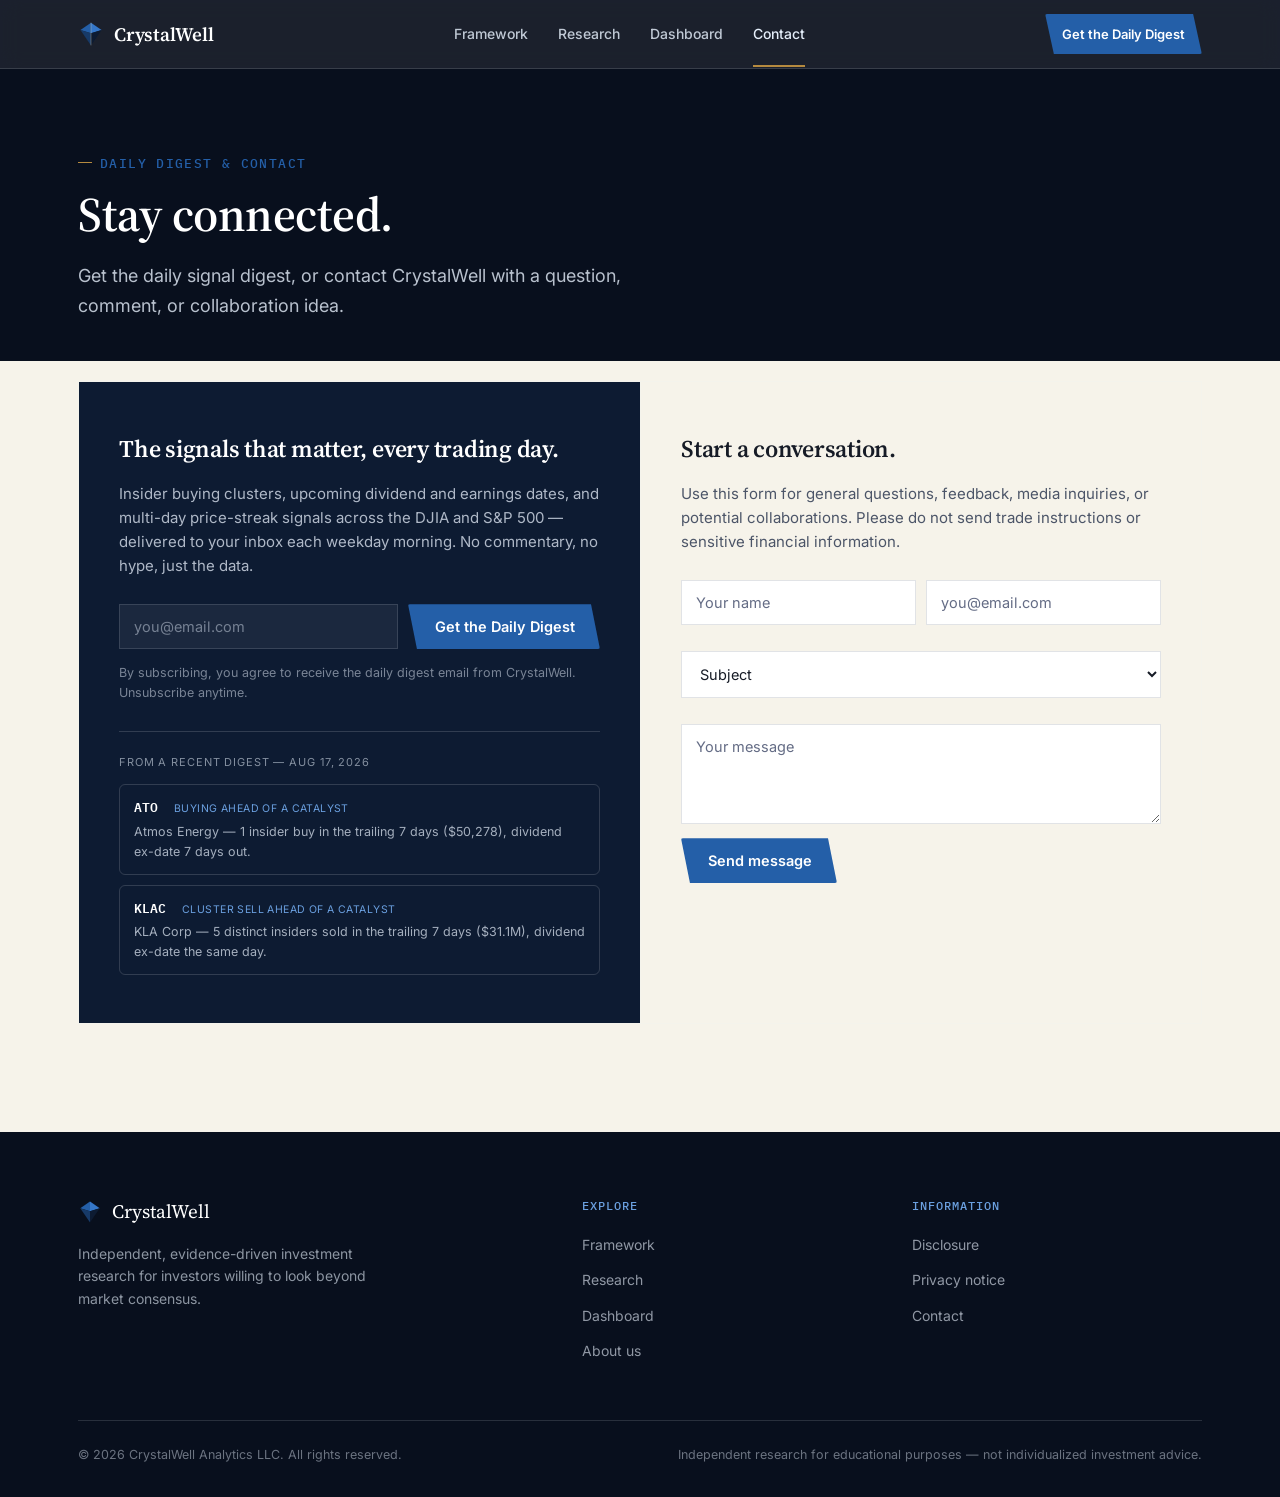
==== contact.html @ 985a1ba6 "Add real sample-digest preview (Aug 17, 2026 — richer content than Aug 18's quiet day) to the Daily " ====
<!DOCTYPE html>
<html lang="en">
<head>
<meta charset="UTF-8">
<meta name="viewport" content="width=device-width, initial-scale=1.0">
<title>Contact &amp; Daily Digest | CrystalWell Analytics</title>
<meta name="description" content="Get the CrystalWell Analytics daily digest — insider buying, key dates, and price-movement signals in one email — or get in touch with a question, comment, or collaboration idea.">
<link rel="stylesheet" href="css/styles.css">
</head>
<body>

<a class="skip-link" href="#main">Skip to content</a>

<nav class="site-nav">
  <div class="container">
    <a href="index.html" class="brand">
      <span class="facet-mark">
        <svg width="26" height="26" viewBox="0 0 32 32" fill="none" xmlns="http://www.w3.org/2000/svg">
          <polygon points="16,2 29,11 16,15" fill="#3577c9"/>
          <polygon points="16,2 3,11 16,15" fill="#245fa8"/>
          <polygon points="3,11 16,15 16,30" fill="#173a68"/>
          <polygon points="29,11 16,15 16,30" fill="#0d1b32"/>
          <line x1="16" y1="2" x2="16" y2="30" stroke="#e4d3ab" stroke-width="0.6" opacity="0.7"/>
        </svg>
      </span>
      CrystalWell
    </a>
    <button class="nav-toggle" aria-label="Toggle navigation" aria-expanded="false">
      <svg viewBox="0 0 24 24" fill="none" stroke="currentColor" stroke-width="2"><line x1="3" y1="6" x2="21" y2="6"/><line x1="3" y1="12" x2="21" y2="12"/><line x1="3" y1="18" x2="21" y2="18"/></svg>
    </button>
    <div class="nav-links">
      <a href="framework.html">Framework</a>
      <a href="research.html">Research</a>
      <a href="dashboard.html">Dashboard</a>
      <a href="contact.html" class="active">Contact</a>
    </div>
    <div class="nav-cta">
      <a href="#digest" class="btn btn-primary btn-sm">Get the Daily Digest</a>
    </div>
  </div>
</nav>

<main id="main">

  <header class="hero" style="padding:76px 0 40px;">
    <div class="container">
      <span class="eyebrow">Daily Digest &amp; Contact</span>
      <h1 style="font-size:clamp(32px,4.4vw,48px); margin-top:16px;">Stay connected.</h1>
      <p class="lede">Get the daily signal digest, or contact CrystalWell with a question, comment, or collaboration idea.</p>
    </div>
  </header>

  <!-- DAILY DIGEST & CONTACT -->
  <section class="section" id="digest" style="padding-top:20px;">
    <div class="container">
      <div class="split-panel reveal">
        <div class="panel panel-blue">
          <h3>The signals that matter, every trading day.</h3>
          <p class="desc">Insider buying clusters, upcoming dividend and earnings dates, and multi-day price-streak signals across the DJIA and S&amp;P 500 — delivered to your inbox each weekday morning. No commentary, no hype, just the data.</p>
          <form id="digest-form" action="https://formspree.io/f/xjgndovp" method="POST">
            <input type="hidden" name="form-type" value="Daily Digest signup">
            <div class="field-row">
              <input class="text-input" type="email" name="Email address" placeholder="you@email.com" required aria-label="Email address">
              <button class="btn btn-primary" type="submit">Get the Daily Digest</button>
            </div>
            <p class="fine-print">By subscribing, you agree to receive the daily digest email from CrystalWell. Unsubscribe anytime.</p>
            <p class="form-note" aria-live="polite"></p>
          </form>
          <div style="margin-top:28px; padding-top:22px; border-top:1px solid rgba(255,255,255,0.15);">
            <span style="display:block; text-transform:uppercase; letter-spacing:0.08em; font-size:11px; color:rgba(229,238,250,0.55); margin-bottom:12px;">From a recent digest — Aug 17, 2026</span>
            <div style="display:flex; flex-direction:column; gap:10px;">
              <div style="border:1px solid rgba(255,255,255,0.15); border-radius:6px; padding:12px 14px;">
                <div style="font-family:var(--font-mono); font-size:13px; font-weight:600; color:#fff;">ATO <span style="font-family:var(--font-body); font-weight:400; text-transform:uppercase; font-size:10.5px; letter-spacing:0.04em; color:var(--blue-400); margin-left:8px;">Buying Ahead of a Catalyst</span></div>
                <div style="font-size:12.5px; color:rgba(229,238,250,0.7); margin-top:4px;">Atmos Energy — 1 insider buy in the trailing 7 days ($50,278), dividend ex-date 7 days out.</div>
              </div>
              <div style="border:1px solid rgba(255,255,255,0.15); border-radius:6px; padding:12px 14px;">
                <div style="font-family:var(--font-mono); font-size:13px; font-weight:600; color:#fff;">KLAC <span style="font-family:var(--font-body); font-weight:400; text-transform:uppercase; font-size:10.5px; letter-spacing:0.04em; color:var(--blue-400); margin-left:8px;">Cluster Sell Ahead of a Catalyst</span></div>
                <div style="font-size:12.5px; color:rgba(229,238,250,0.7); margin-top:4px;">KLA Corp — 5 distinct insiders sold in the trailing 7 days ($31.1M), dividend ex-date the same day.</div>
              </div>
            </div>
          </div>
        </div>
        <div class="panel panel-paper" id="message">
          <h3>Start a conversation.</h3>
          <p class="desc">Use this form for general questions, feedback, media inquiries, or potential collaborations. Please do not send trade instructions or sensitive financial information.</p>
          <form id="contact-form" action="https://formspree.io/f/xjgndovp" method="POST">
            <input type="hidden" name="form-type" value="Contact form">
            <div class="field-row">
              <input class="text-input" type="text" name="Your name" placeholder="Your name" required aria-label="Your name">
              <input class="text-input" type="email" name="Email address" placeholder="you@email.com" required aria-label="Email address">
            </div>
            <div class="field-row">
              <select class="text-input" name="Subject" required aria-label="Subject">
                <option value="" disabled selected>Subject</option>
                <option value="General Info">General Info</option>
                <option value="Feedback">Feedback</option>
                <option value="Data / API Interest">Data / API Interest</option>
                <option value="Partnership">Partnership</option>
                <option value="Media / Press">Media / Press</option>
                <option value="Other">Other</option>
              </select>
            </div>
            <div class="field-row">
              <textarea class="text-input" name="Message" placeholder="Your message" required aria-label="Message"></textarea>
            </div>
            <div class="field-row" style="margin-top:14px;">
              <button class="btn btn-primary" type="submit">Send message</button>
            </div>
            <p class="form-note" aria-live="polite"></p>
          </form>
        </div>
      </div>
    </div>
  </section>

</main>

<footer class="site-footer">
  <div class="container">
    <div class="footer-grid">
      <div>
        <div class="footer-brand">
          <span class="facet-mark">
            <svg width="24" height="24" viewBox="0 0 32 32" fill="none" xmlns="http://www.w3.org/2000/svg">
              <polygon points="16,2 29,11 16,15" fill="#3577c9"/>
              <polygon points="16,2 3,11 16,15" fill="#245fa8"/>
              <polygon points="3,11 16,15 16,30" fill="#173a68"/>
              <polygon points="29,11 16,15 16,30" fill="#0d1b32"/>
            </svg>
          </span>
          CrystalWell
        </div>
        <p class="footer-desc">Independent, evidence-driven investment research for investors willing to look beyond market consensus.</p>
      </div>
      <div class="footer-col">
        <h4>Explore</h4>
        <ul>
          <li><a href="framework.html">Framework</a></li>
          <li><a href="research.html">Research</a></li>
          <li><a href="dashboard.html">Dashboard</a></li>
          <li><a href="index.html#about">About us</a></li>
        </ul>
      </div>
      <div class="footer-col">
        <h4>Information</h4>
        <ul>
          <li><a href="legal.html#disclosure">Disclosure</a></li>
          <li><a href="legal.html#privacy">Privacy notice</a></li>
          <li><a href="contact.html">Contact</a></li>
        </ul>
      </div>
    </div>
    <div class="footer-bottom">
      <span>© 2026 CrystalWell Analytics LLC. All rights reserved.</span>
      <span>Independent research for educational purposes — not individualized investment advice.</span>
    </div>
  </div>
</footer>

<script src="js/main.js"></script>
</body>
</html>
---- css/styles.css ----
/* ==========================================================================
   CrystalWell Analytics — Design Tokens
   Palette: deep ink-blue field, cut-glass facet blues, warm paper, brass trim.
   Type: Source Serif 4 (display/editorial), Inter (body/UI), IBM Plex Mono (data).
   Signature: faceted "crystal" geometry — angular, cut-gem shapes replace soft
   gradients throughout (hero mark, section dividers, card corners).
   ========================================================================== */

@import url('https://fonts.googleapis.com/css2?family=Source+Serif+4:ital,opsz,wght@0,8..60,400;0,8..60,500;0,8..60,600;0,8..60,700;1,8..60,500&family=Inter:wght@400;500;600;700&family=IBM+Plex+Mono:wght@400;500;600&display=swap');

:root {
  /* core palette */
  --navy-950: #080f1d;
  --navy-900: #0d1b32;
  --navy-800: #132a4a;
  --blue-700: #1c4a86;
  --blue-600: #245fa8;
  --blue-500: #3577c9;
  --blue-400: #6ba0e0;
  --blue-100: #e5eefa;
  --paper: #f6f3ea;
  --paper-dim: #ede8db;
  --ink: #161b26;
  --ink-soft: #4c5568;
  --ink-faint: #646c85;
  --brass: #b58a3f;
  --brass-soft: #e4d3ab;
  --up: #2e7d5b;
  --down: #b3423b;
  --line: rgba(13, 27, 50, 0.12);
  --line-dark: rgba(230, 236, 248, 0.14);

  /* type */
  --font-display: "Source Serif 4", Georgia, serif;
  --font-body: "Inter", -apple-system, BlinkMacSystemFont, sans-serif;
  --font-mono: "IBM Plex Mono", ui-monospace, SFMono-Regular, monospace;

  /* layout */
  --max: 1180px;
  --radius: 2px;
  --shadow-1: 0 1px 2px rgba(8, 15, 29, 0.06), 0 8px 24px rgba(8, 15, 29, 0.06);
  --shadow-2: 0 4px 12px rgba(8, 15, 29, 0.10), 0 16px 40px rgba(8, 15, 29, 0.12);
}

/* ---------- reset ---------- */
* { box-sizing: border-box; }
html { scroll-behavior: smooth; }
@media (prefers-reduced-motion: reduce) {
  html { scroll-behavior: auto; }
  * { animation-duration: 0.001ms !important; animation-iteration-count: 1 !important; transition-duration: 0.001ms !important; }
}
body {
  margin: 0;
  background: var(--paper);
  color: var(--ink);
  font-family: var(--font-body);
  font-size: 16px;
  line-height: 1.6;
  -webkit-font-smoothing: antialiased;
}
img { max-width: 100%; display: block; }
a { color: inherit; text-decoration: none; }
ul { margin: 0; padding: 0; list-style: none; }
h1, h2, h3, h4 { margin: 0; font-family: var(--font-display); font-weight: 600; letter-spacing: -0.01em; text-wrap: balance; }
p { margin: 0; text-wrap: pretty; }
button { font-family: inherit; cursor: pointer; }

:focus-visible {
  outline: 2px solid var(--blue-500);
  outline-offset: 3px;
}

.skip-link {
  position: absolute;
  left: -999px;
  top: 0;
  background: #fff;
  color: var(--ink);
  padding: 12px 18px;
  font-size: 13.5px;
  font-weight: 600;
  z-index: 300;
}
.skip-link:focus {
  left: 12px;
  top: 12px;
}

.container {
  max-width: var(--max);
  margin: 0 auto;
  padding: 0 28px;
}

.eyebrow {
  display: inline-flex;
  align-items: center;
  gap: 8px;
  font-family: var(--font-mono);
  font-size: 12.5px;
  letter-spacing: 0.11em;
  text-transform: uppercase;
  color: var(--blue-600);
  font-weight: 500;
}
.eyebrow::before {
  content: "";
  width: 14px;
  height: 1px;
  background: var(--brass);
}
.on-dark .eyebrow { color: var(--blue-400); }
.on-dark .eyebrow::before { background: var(--brass-soft); }

/* ---------- faceted signature mark ---------- */
.facet-mark { display: inline-flex; flex-shrink: 0; }
.facet-mark svg { display: block; }

/* ---------- buttons ---------- */
.btn {
  display: inline-flex;
  align-items: center;
  gap: 8px;
  padding: 13px 24px;
  font-size: 14.5px;
  font-weight: 600;
  border: 1px solid transparent;
  border-radius: var(--radius);
  transition: transform 0.15s ease, background 0.15s ease, border-color 0.15s ease, color 0.15s ease;
  white-space: nowrap;
}
.btn-primary {
  background: var(--blue-600);
  color: #fff;
  clip-path: polygon(0 0, calc(100% - 9px) 0, 100% 100%, 9px 100%);
  padding-left: 26px;
}
.btn-primary:hover { background: var(--blue-500); transform: translateY(-1px); }
.btn-ghost {
  background: transparent;
  border-color: var(--line);
  color: var(--ink);
}
.on-dark .btn-ghost { border-color: var(--line-dark); color: #fff; }
.btn-ghost:hover { border-color: var(--blue-400); color: var(--blue-600); }
.on-dark .btn-ghost:hover { color: var(--blue-400); }
.btn-sm { padding: 9px 16px; font-size: 13px; }

/* ---------- nav ---------- */
.site-nav {
  position: sticky;
  top: 0;
  z-index: 100;
  background: rgba(8, 15, 29, 0.92);
  backdrop-filter: saturate(140%) blur(10px);
  border-bottom: 1px solid var(--line-dark);
}
.site-nav .container {
  display: flex;
  align-items: center;
  justify-content: space-between;
  height: 68px;
}
.brand {
  display: flex;
  align-items: center;
  gap: 10px;
  color: #fff;
  font-family: var(--font-display);
  font-size: 19px;
  font-weight: 600;
  letter-spacing: -0.01em;
}
.nav-links {
  display: flex;
  align-items: center;
  gap: 30px;
}
.nav-links a {
  color: var(--blue-100);
  font-size: 14px;
  font-weight: 500;
  opacity: 0.82;
  transition: opacity 0.15s ease;
  position: relative;
}
.nav-links a:hover { opacity: 1; }
.nav-links a.active { opacity: 1; }
.nav-links a.active::after {
  content: "";
  position: absolute;
  left: 0; right: 0; bottom: -22px;
  height: 2px;
  background: var(--brass);
}
.nav-cta { display: flex; align-items: center; gap: 14px; }
.nav-toggle {
  display: none;
  background: none;
  border: none;
  color: #fff;
  width: 36px; height: 36px;
}
.nav-toggle svg { width: 22px; height: 22px; }

@media (max-width: 880px) {
  .nav-links { position: fixed; top: 68px; left: 0; right: 0; background: var(--navy-950);
    flex-direction: column; align-items: flex-start; gap: 0; padding: 8px 28px 20px;
    border-bottom: 1px solid var(--line-dark); transform: translateY(-8px); opacity: 0;
    pointer-events: none; transition: opacity 0.18s ease, transform 0.18s ease; }
  .nav-links.open { opacity: 1; transform: translateY(0); pointer-events: auto; }
  .nav-links a { padding: 12px 0; width: 100%; border-bottom: 1px solid var(--line-dark); }
  .nav-links a.active::after { display: none; }
  .nav-toggle { display: inline-flex; align-items: center; justify-content: center; }
  .nav-cta .btn-primary { display: none; }
}

/* ---------- section rhythm ---------- */
.section { padding: 108px 0; position: relative; }
.section-tight { padding: 84px 0; }
.section.on-dark { background: var(--navy-950); color: #fff; }
.section.paper-dim { background: var(--paper-dim); }

.section-head { margin-bottom: 56px; }
.section-head h2 { font-size: clamp(28px, 3.4vw, 40px); margin-top: 14px; line-height: 1.15; max-width: 900px; }
.section-head p { margin-top: 16px; color: var(--ink-soft); font-size: 16.5px; max-width: 760px; }
.on-dark .section-head p { color: rgba(229, 238, 250, 0.72); }

/* angled divider between sections, cut-facet style */
.facet-divider {
  height: 64px;
  width: 100%;
  background: inherit;
}
.divider-to-dark {
  background: var(--navy-950);
  clip-path: polygon(0 100%, 100% 0, 100% 100%);
  margin-top: -1px;
}
.divider-from-dark {
  background: var(--paper);
  clip-path: polygon(0 0, 100% 100%, 0 100%);
  margin-bottom: -1px;
}

/* ---------- hero ---------- */
.hero {
  background: var(--navy-950);
  color: #fff;
  position: relative;
  overflow: hidden;
  padding: 96px 0 128px;
}
.hero-grid {
  display: grid;
  grid-template-columns: minmax(0, 620px) 1fr;
  gap: 40px;
  align-items: center;
  position: relative;
  z-index: 2;
}
.hero h1 {
  font-size: clamp(38px, 5.2vw, 60px);
  line-height: 1.06;
  margin-top: 20px;
  color: #fff;
}
.hero h1 em {
  font-style: italic;
  color: var(--blue-400);
}
.hero p.lede {
  margin-top: 22px;
  font-size: 18px;
  line-height: 1.65;
  color: rgba(229, 238, 250, 0.8);
  max-width: 52ch;
}
.hero-actions { margin-top: 34px; display: flex; gap: 14px; flex-wrap: wrap; }
.hero-trust {
  margin-top: 56px;
  display: flex;
  gap: 34px;
  flex-wrap: wrap;
  font-family: var(--font-mono);
  font-size: 12.5px;
  letter-spacing: 0.04em;
  color: var(--blue-100);
  opacity: 0.7;
}
.hero-trust span { display: flex; align-items: center; gap: 8px; }
.hero-trust span::before { content: "◆"; color: var(--brass); font-size: 8px; }

.hero-facets { position: relative; height: 420px; }
.hero-facets svg { position: absolute; inset: 0; width: 100%; height: 100%; }

@media (max-width: 980px) {
  .hero-grid { grid-template-columns: 1fr; }
  .hero-facets { height: 240px; order: -1; opacity: 0.5; }
}

/* ---------- lens (numbered facets) ---------- */
.lens-strip {
  display: grid;
  grid-template-columns: repeat(4, 1fr);
  border-top: 1px solid var(--line-dark);
  border-left: 1px solid var(--line-dark);
}
.lens-cell {
  border-right: 1px solid var(--line-dark);
  border-bottom: 1px solid var(--line-dark);
  padding: 34px 28px;
  transition: background 0.2s ease;
}
.lens-cell:hover { background: rgba(53, 119, 201, 0.08); }
.lens-num {
  font-family: var(--font-mono);
  font-size: 12.5px;
  color: var(--brass-soft);
  letter-spacing: 0.08em;
}
.lens-cell h3 {
  color: #fff;
  font-size: 19px;
  margin-top: 14px;
}
.lens-cell p {
  margin-top: 10px;
  color: rgba(229, 238, 250, 0.68);
  font-size: 14.5px;
  line-height: 1.55;
}
@media (max-width: 780px) {
  .lens-strip { grid-template-columns: 1fr 1fr; }
}
@media (max-width: 520px) {
  .lens-strip { grid-template-columns: 1fr; }
}

/* ---------- philosophy grid ---------- */
.philosophy-grid {
  display: grid;
  grid-template-columns: repeat(3, 1fr);
  gap: 1px;
  background: var(--line);
  border: 1px solid var(--line);
}
.philosophy-card {
  background: var(--paper);
  padding: 32px 28px;
}
.philosophy-glyph {
  width: 34px; height: 34px;
  display: flex; align-items: center; justify-content: center;
  color: var(--blue-600);
  font-family: var(--font-display);
  font-size: 20px;
  border: 1px solid var(--line);
  clip-path: polygon(50% 0, 100% 25%, 100% 75%, 50% 100%, 0 75%, 0 25%);
}
.philosophy-card h3 { font-size: 18px; margin-top: 18px; }
.philosophy-card p { margin-top: 10px; color: var(--ink-soft); font-size: 14.5px; line-height: 1.6; }

@media (max-width: 900px) { .philosophy-grid { grid-template-columns: 1fr 1fr; } }
@media (max-width: 600px) { .philosophy-grid { grid-template-columns: 1fr; } }

/* ---------- process timeline ---------- */
.timeline { position: relative; padding-left: 8px; }
.timeline::before {
  content: "";
  position: absolute;
  left: 68px; top: 8px; bottom: 8px;
  width: 1px;
  background: linear-gradient(var(--blue-600), var(--line));
}
.timeline-row {
  display: grid;
  grid-template-columns: 68px 1fr;
  gap: 28px;
  padding: 26px 0;
  border-bottom: 1px solid var(--line);
}
.timeline-row:last-child { border-bottom: none; }
.timeline-step {
  font-family: var(--font-mono);
  font-size: 12px;
  color: var(--blue-600);
  padding-top: 4px;
  position: relative;
}
.timeline-step::before {
  content: "";
  position: absolute;
  left: 60px; top: 6px;
  width: 9px; height: 9px;
  background: var(--paper);
  border: 2px solid var(--blue-600);
  border-radius: 50%;
}
.timeline-row h3 { font-size: 19px; }
.timeline-row p { margin-top: 8px; color: var(--ink-soft); font-size: 15px; max-width: 62ch; }

@media (max-width: 640px) {
  .timeline::before { left: 30px; }
  .timeline-row { grid-template-columns: 30px 1fr; gap: 16px; }
  .timeline-step { font-size: 0; }
  .timeline-step::before { left: 22px; }
}

/* ---------- research cards ---------- */
.research-grid {
  display: grid;
  grid-template-columns: repeat(3, 1fr);
  gap: 24px;
}
.research-grid.two-col { grid-template-columns: repeat(2, 1fr); }
.article-card {
  background: var(--paper);
  border: 1px solid var(--line);
  padding: 26px 24px 24px;
  display: flex;
  flex-direction: column;
  transition: border-color 0.18s ease, transform 0.18s ease, box-shadow 0.18s ease;
}
.article-card:hover {
  border-color: var(--blue-500);
  transform: translateY(-3px);
  box-shadow: var(--shadow-1);
}
.article-meta {
  display: flex; align-items: center; gap: 10px;
  font-family: var(--font-mono);
  font-size: 11.5px;
  letter-spacing: 0.04em;
  color: var(--ink-faint);
  text-transform: uppercase;
}
.article-card h3 { font-size: 20px; margin-top: 14px; line-height: 1.3; }
.article-card p.deck { margin-top: 10px; color: var(--ink-soft); font-size: 14.5px; line-height: 1.55; flex: 1; }
.article-tags { display: flex; gap: 8px; flex-wrap: wrap; margin-top: 18px; }
.tag {
  font-family: var(--font-mono);
  font-size: 11px;
  padding: 4px 8px;
  border: 1px solid var(--line);
  color: var(--blue-700);
  background: var(--blue-100);
}
.article-read {
  margin-top: 20px;
  font-size: 13.5px;
  font-weight: 600;
  color: var(--blue-600);
  display: inline-flex; align-items: center; gap: 6px;
}
.article-read svg { width: 13px; height: 13px; transition: transform 0.15s ease; }
.article-card:hover .article-read svg { transform: translateX(3px); }

@media (max-width: 900px) { .research-grid, .research-grid.two-col { grid-template-columns: 1fr 1fr; } }
@media (max-width: 620px) { .research-grid, .research-grid.two-col { grid-template-columns: 1fr; } }

.research-filters { display: flex; gap: 10px; flex-wrap: wrap; margin-bottom: 40px; }
.filter-chip {
  font-family: var(--font-mono);
  font-size: 12.5px;
  padding: 8px 14px;
  border: 1px solid var(--line);
  background: transparent;
  color: var(--ink-soft);
  transition: all 0.15s ease;
}
.filter-chip.active, .filter-chip:hover { border-color: var(--blue-600); color: var(--blue-700); background: var(--blue-100); }

/* ---------- article page ---------- */
.article-header { padding: 64px 0 40px; border-bottom: 1px solid var(--line); }
.article-header .back-link {
  font-family: var(--font-mono); font-size: 12.5px; color: var(--blue-600);
  display: inline-flex; align-items: center; gap: 6px; margin-bottom: 28px;
}
.article-header h1 { font-size: clamp(30px, 4vw, 44px); line-height: 1.15; }
.article-header .article-meta { margin-top: 20px; }
.article-body {
  max-width: 760px;
  padding: 56px 0 100px;
  font-size: 18px;
  line-height: 1.8;
  color: var(--ink);
}
.article-body h2 { font-size: 25px; margin-top: 48px; margin-bottom: 4px; }
.article-body h3 { font-size: 20px; margin-top: 34px; }
.article-body p { margin-top: 18px; }
.article-body ul { margin-top: 18px; padding-left: 22px; list-style: disc; }
.article-body li { margin-top: 8px; }
.article-body blockquote {
  margin: 32px 0;
  padding: 4px 0 4px 22px;
  border-left: 3px solid var(--brass);
  font-family: var(--font-display);
  font-style: italic;
  font-size: 20px;
  color: var(--ink-soft);
}
.article-body strong { color: var(--ink); }
.article-footer {
  max-width: 760px; padding: 0 0 90px;
  border-top: 1px solid var(--line); padding-top: 32px;
}
.article-disclaimer {
  font-size: 13px; color: var(--ink-faint); line-height: 1.6;
}

/* ---------- newsletter / contact ---------- */
.split-panel {
  display: grid;
  grid-template-columns: 1fr 1fr;
  gap: 0;
  border: 1px solid var(--line-dark);
}
.panel { padding: 48px 40px; }
.panel-blue { background: var(--navy-900); color: #fff; }
.panel-paper { background: var(--paper); border-left: 1px solid var(--line-dark); }
.panel h3 { font-size: 24px; }
.panel-blue h3 { color: #fff; }
.panel p.desc { margin-top: 14px; color: var(--ink-soft); font-size: 15px; line-height: 1.6; }
.panel-blue p.desc { color: rgba(229, 238, 250, 0.75); }
.field-row { display: flex; gap: 10px; margin-top: 26px; flex-wrap: wrap; }
.text-input {
  flex: 1; min-width: 180px;
  padding: 13px 14px;
  border: 1px solid var(--line-dark);
  background: rgba(255,255,255,0.06);
  color: #fff;
  font-family: var(--font-body);
  font-size: 14.5px;
}
.text-input::placeholder { color: rgba(229,238,250,0.45); }
.panel-paper .text-input { background: #fff; border-color: var(--line); color: var(--ink); }
.panel-paper .text-input::placeholder { color: var(--ink-faint); }
textarea.text-input { width: 100%; min-height: 100px; resize: vertical; font-family: var(--font-body); }
.fine-print { margin-top: 14px; font-size: 12.5px; color: rgba(229,238,250,0.5); }
.panel-paper .fine-print { color: var(--ink-faint); }
.form-note { margin-top: 14px; font-size: 13.5px; color: var(--brass-soft); display: none; }
.form-note.visible { display: block; }
.panel-paper .form-note { color: var(--up); }

@media (max-width: 820px) {
  .split-panel { grid-template-columns: 1fr; }
  .panel-paper { border-left: none; border-top: 1px solid var(--line-dark); }
}

/* ---------- dashboard preview ---------- */
.dashboard-preview { background: var(--navy-950); }
.dashboard-preview-grid { display: grid; grid-template-columns: 1.1fr 1fr; gap: 50px; align-items: center; }
.dashboard-preview-title { color: #fff; margin-top: 14px; font-size: clamp(24px, 3vw, 34px); }
.dashboard-preview-desc { margin-top: 16px; color: rgba(229, 238, 250, 0.72); font-size: 15.5px; line-height: 1.65; max-width: 52ch; }
.dashboard-preview-cta { margin-top: 26px; }
.snapshot-card { border: 1px solid var(--line-dark); background: rgba(255, 255, 255, 0.03); padding: 22px; }
.snapshot-label {
  font-family: var(--font-mono); font-size: 11px; letter-spacing: 0.06em; text-transform: uppercase;
  color: var(--blue-400); margin-bottom: 14px;
}
.snapshot-grid { display: grid; grid-template-columns: repeat(3, 1fr); gap: 1px; background: var(--line-dark); }
.snapshot-cell { background: var(--navy-900); padding: 16px; }
.snapshot-value { font-family: var(--font-mono); font-size: 22px; color: #fff; }
.snapshot-value-blue { color: var(--blue-400); }
.snapshot-value-brass { color: var(--brass-soft); }
.snapshot-sub { font-size: 11px; color: rgba(229, 238, 250, 0.55); margin-top: 4px; }
@media (max-width: 780px) { .dashboard-preview-grid { grid-template-columns: 1fr; } }

/* ---------- pull quote ---------- */
.pull-quote {
  padding: 90px 0;
  background: var(--paper-dim);
  text-align: center;
}
.pull-quote blockquote {
  max-width: 780px;
  margin: 0 auto;
  font-family: var(--font-display);
  font-style: italic;
  font-size: clamp(22px, 3vw, 30px);
  line-height: 1.4;
  color: var(--navy-900);
}
.pull-quote cite {
  display: block;
  margin-top: 24px;
  font-family: var(--font-mono);
  font-style: normal;
  font-size: 12.5px;
  letter-spacing: 0.08em;
  text-transform: uppercase;
  color: var(--blue-600);
}

/* ---------- about ---------- */
.about-grid { display: grid; grid-template-columns: 1fr 1.3fr; gap: 60px; align-items: start; }
.about-grid p { margin-top: 18px; color: var(--ink-soft); font-size: 16px; line-height: 1.75; }
.about-stat-list { display: grid; gap: 22px; }
.about-stat { padding: 20px 0; border-bottom: 1px solid var(--line); }
.about-stat .num { font-family: var(--font-mono); font-size: 26px; color: var(--blue-600); }
.about-stat .label { margin-top: 4px; font-size: 13.5px; color: var(--ink-faint); }
@media (max-width: 860px) { .about-grid { grid-template-columns: 1fr; } }

/* ---------- info / disclosure ---------- */
.info-grid { display: grid; grid-template-columns: 1fr 1fr; gap: 40px; }
.info-block { padding: 28px; border: 1px solid var(--line); background: var(--paper); }
.info-block h3 { font-size: 16px; }
.info-block p { margin-top: 12px; font-size: 14px; color: var(--ink-soft); line-height: 1.7; }
@media (max-width: 780px) { .info-grid { grid-template-columns: 1fr; } }

/* ---------- footer ---------- */
.site-footer { background: var(--navy-950); color: rgba(229,238,250,0.75); padding: 64px 0 32px; }
.footer-grid { display: grid; grid-template-columns: 1.6fr 1fr 1fr; gap: 40px; }
.footer-brand { display: flex; align-items: center; gap: 10px; color: #fff; font-family: var(--font-display); font-size: 19px; }
.footer-desc { margin-top: 16px; font-size: 14px; max-width: 34ch; color: rgba(229,238,250,0.6); }
.footer-col h4 { font-family: var(--font-mono); font-size: 12px; letter-spacing: 0.08em; text-transform: uppercase; color: var(--blue-400); font-weight: 500; }
.footer-col ul { margin-top: 16px; display: grid; gap: 10px; }
.footer-col a { font-size: 14px; opacity: 0.82; }
.footer-col a:hover { opacity: 1; color: var(--blue-400); }
.footer-bottom {
  margin-top: 56px; padding-top: 24px; border-top: 1px solid var(--line-dark);
  display: flex; justify-content: space-between; flex-wrap: wrap; gap: 12px;
  font-size: 12.5px; color: rgba(229,238,250,0.45);
}
@media (max-width: 780px) { .footer-grid { grid-template-columns: 1fr; } }

/* ---------- misc utility ---------- */
.reveal { opacity: 0; transform: translateY(14px); transition: opacity 0.6s ease, transform 0.6s ease; }
.reveal.in { opacity: 1; transform: translateY(0); }
.tag-strip { display: flex; gap: 26px; flex-wrap: wrap; margin-top: 30px; }
.tag-strip span { font-size: 13.5px; color: var(--ink-faint); display: flex; align-items: center; gap: 8px; }
.tag-strip span::before { content: ""; width: 6px; height: 6px; background: var(--blue-500); clip-path: polygon(50% 0,100% 50%,50% 100%,0 50%); }

.center-cta { text-align: center; margin-top: 52px; }
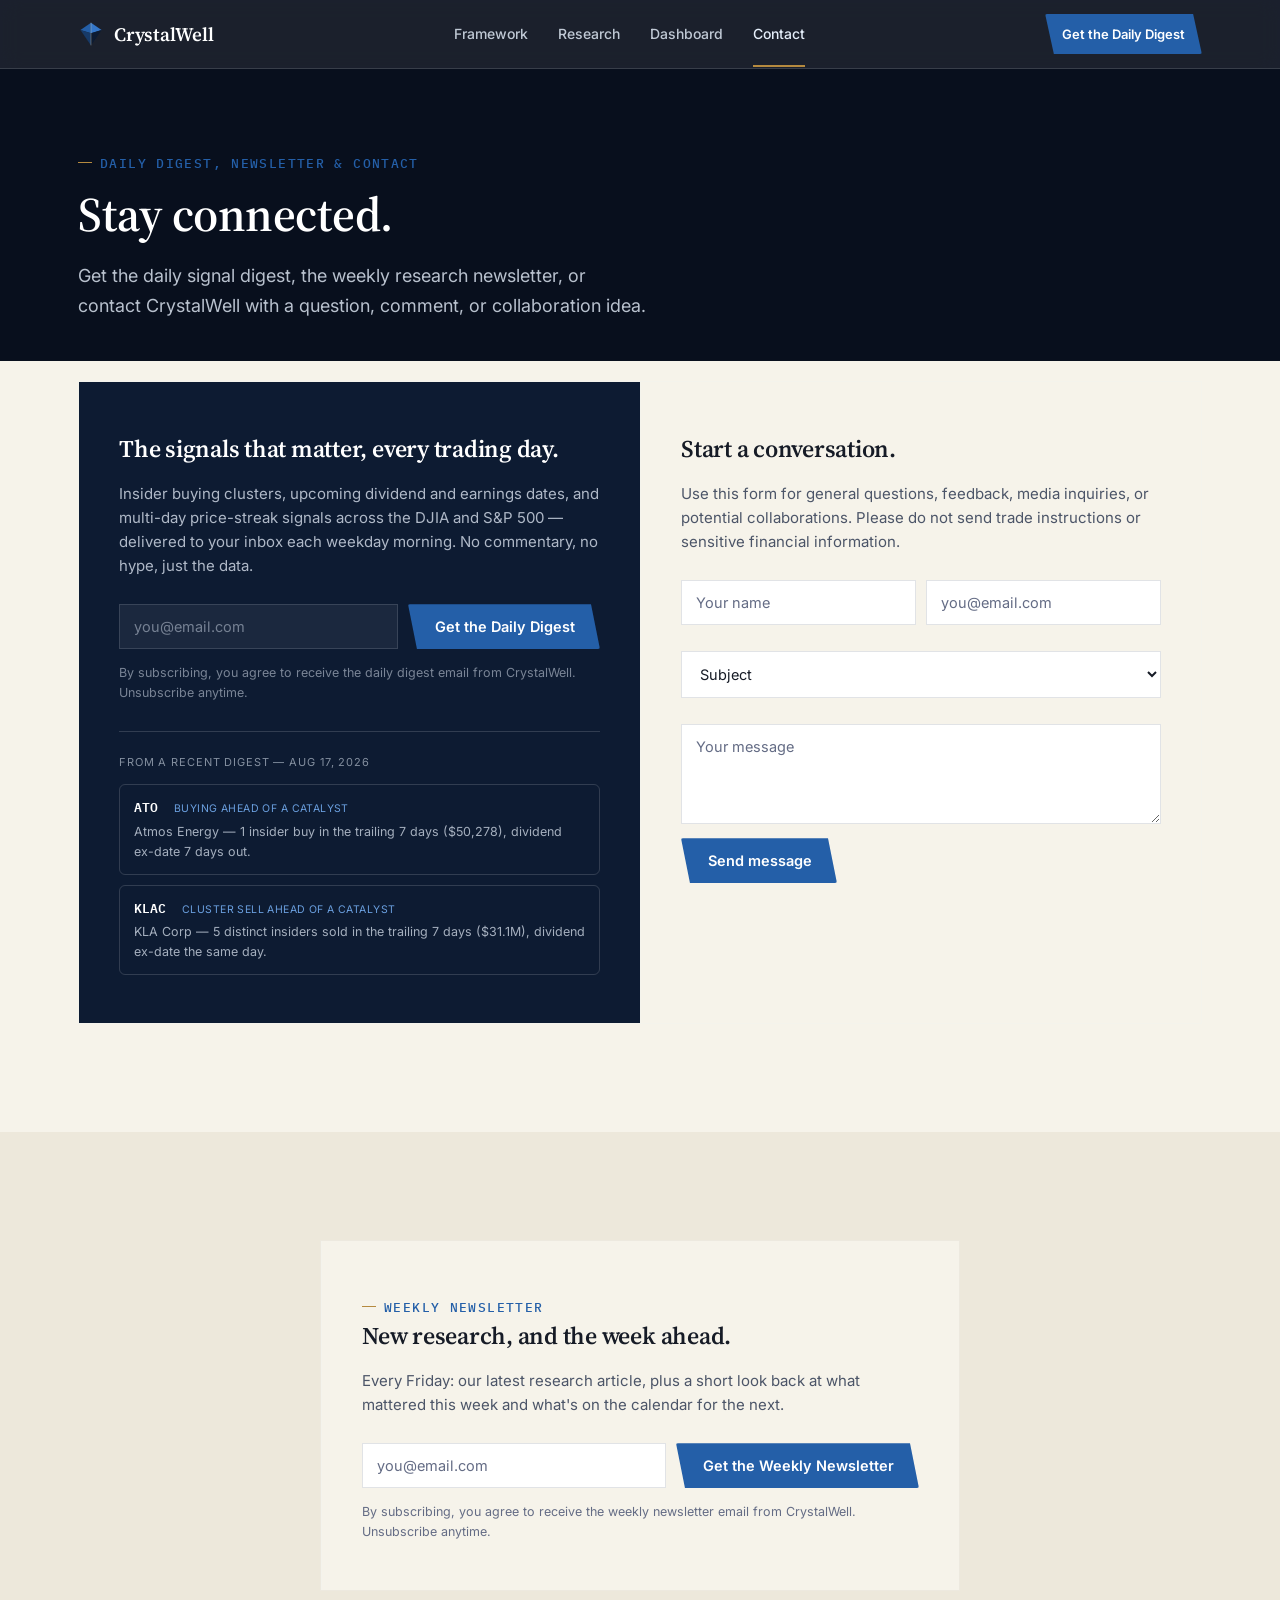
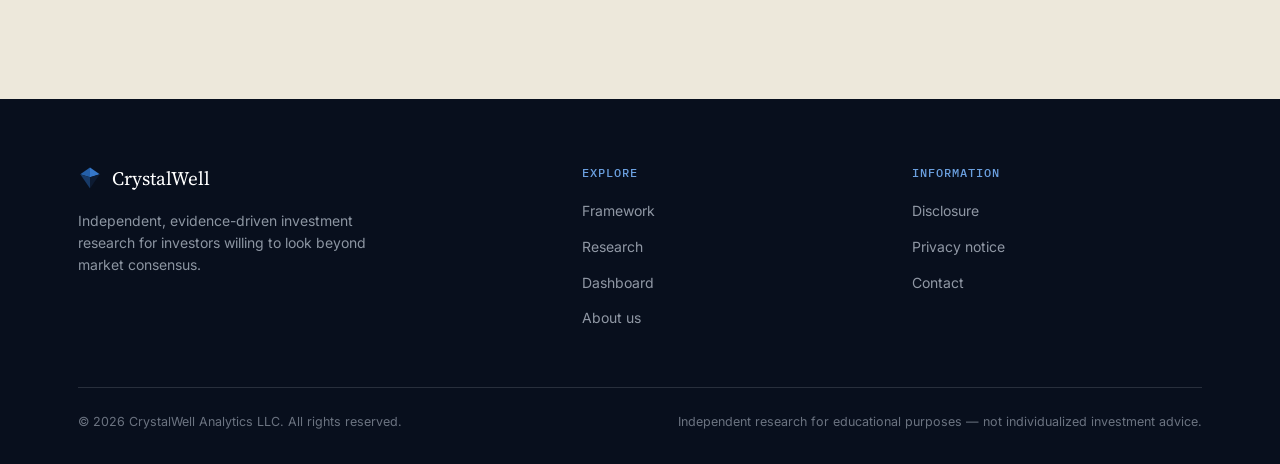
==== commit 3653d7f1: "Trim hero disclosure (still present in About), add Weekly Newsletter signup as a distinct product fr" ====
--- a/contact.html
+++ b/contact.html
@@ -44,9 +44,9 @@
 
   <header class="hero" style="padding:76px 0 40px;">
     <div class="container">
-      <span class="eyebrow">Daily Digest &amp; Contact</span>
+      <span class="eyebrow">Daily Digest, Newsletter &amp; Contact</span>
       <h1 style="font-size:clamp(32px,4.4vw,48px); margin-top:16px;">Stay connected.</h1>
-      <p class="lede">Get the daily signal digest, or contact CrystalWell with a question, comment, or collaboration idea.</p>
+      <p class="lede">Get the daily signal digest, the weekly research newsletter, or contact CrystalWell with a question, comment, or collaboration idea.</p>
     </div>
   </header>
 
@@ -113,6 +113,28 @@
     </div>
   </section>
 
+  <!-- WEEKLY NEWSLETTER -->
+  <section class="section paper-dim" id="newsletter">
+    <div class="container">
+      <div class="split-panel reveal" style="grid-template-columns:1fr; max-width:640px; margin:0 auto;">
+        <div class="panel panel-paper">
+          <span class="eyebrow">Weekly Newsletter</span>
+          <h3>New research, and the week ahead.</h3>
+          <p class="desc">Every Friday: our latest research article, plus a short look back at what mattered this week and what's on the calendar for the next.</p>
+          <form id="newsletter-form" action="https://formspree.io/f/xjgndovp" method="POST">
+            <input type="hidden" name="form-type" value="Weekly Newsletter signup">
+            <div class="field-row">
+              <input class="text-input" type="email" name="Email address" placeholder="you@email.com" required aria-label="Email address">
+              <button class="btn btn-primary" type="submit">Get the Weekly Newsletter</button>
+            </div>
+            <p class="fine-print">By subscribing, you agree to receive the weekly newsletter email from CrystalWell. Unsubscribe anytime.</p>
+            <p class="form-note" aria-live="polite"></p>
+          </form>
+        </div>
+      </div>
+    </div>
+  </section>
+
 </main>
 
 <footer class="site-footer">
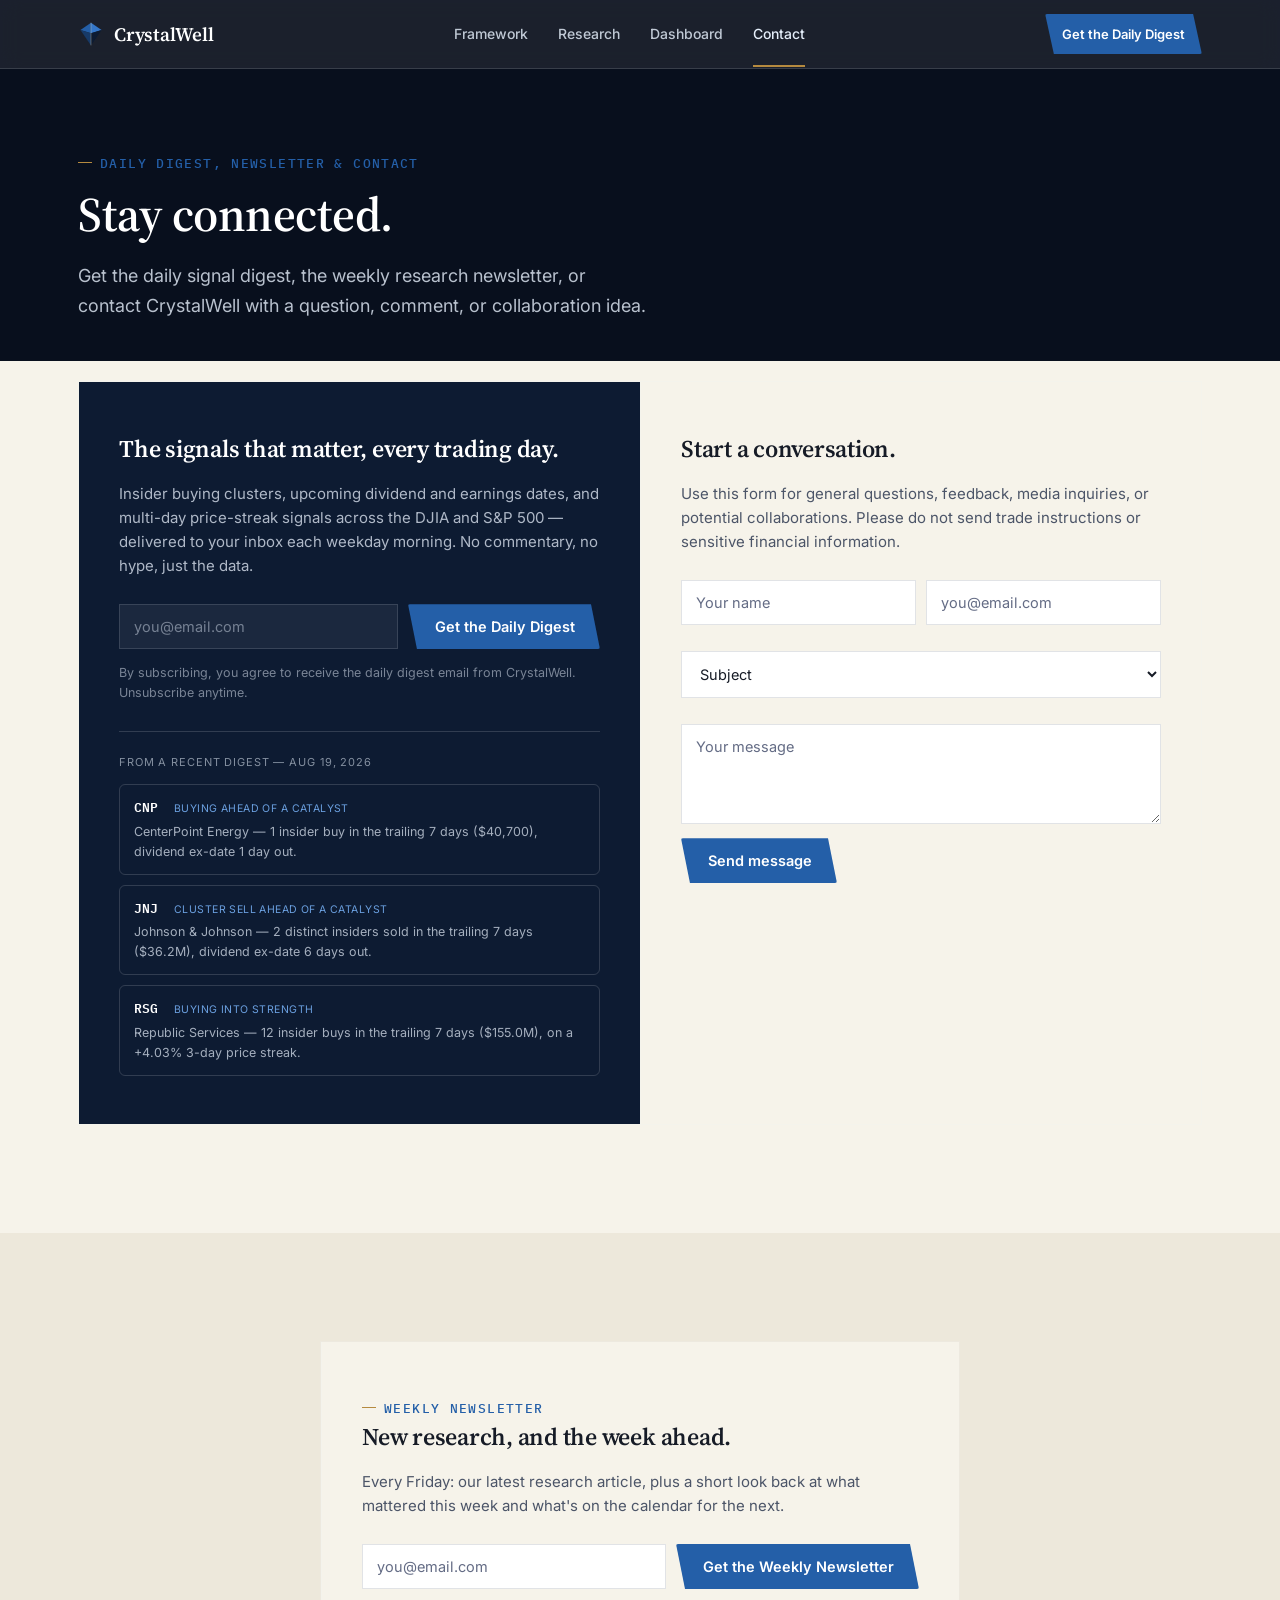
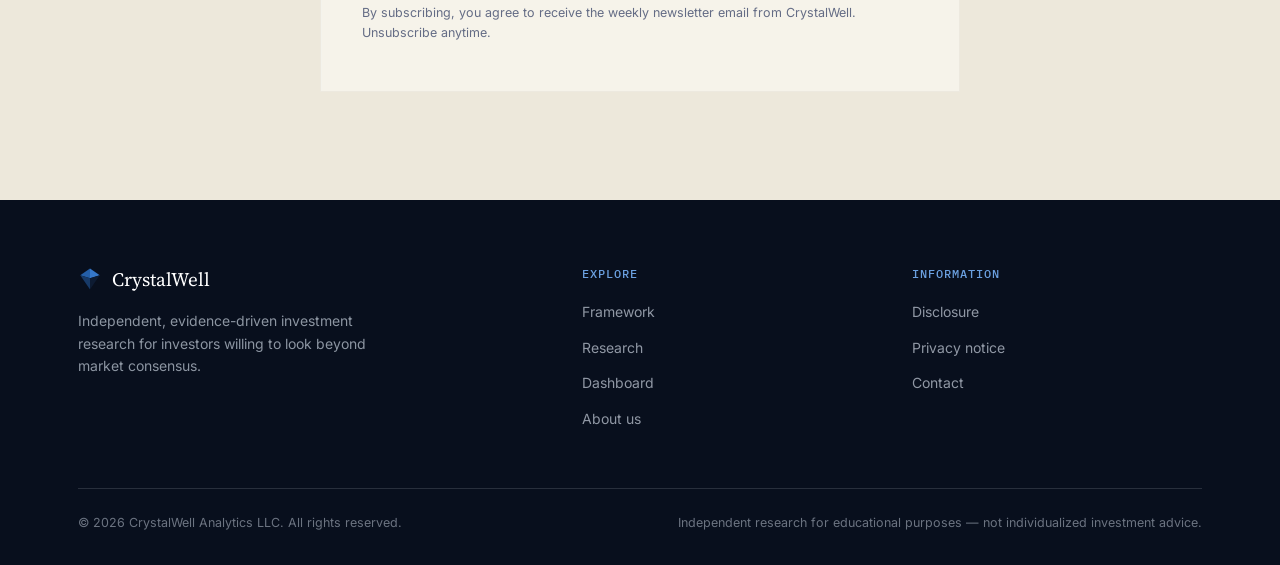
==== commit 290e8dfb: "Remove Lens section from Home (redundant with Framework's Philosophy, was competing with product pro" ====
--- a/contact.html
+++ b/contact.html
@@ -67,15 +67,19 @@
             <p class="form-note" aria-live="polite"></p>
           </form>
           <div style="margin-top:28px; padding-top:22px; border-top:1px solid rgba(255,255,255,0.15);">
-            <span style="display:block; text-transform:uppercase; letter-spacing:0.08em; font-size:11px; color:rgba(229,238,250,0.55); margin-bottom:12px;">From a recent digest — Aug 17, 2026</span>
+            <span style="display:block; text-transform:uppercase; letter-spacing:0.08em; font-size:11px; color:rgba(229,238,250,0.55); margin-bottom:12px;">From a recent digest — Aug 19, 2026</span>
             <div style="display:flex; flex-direction:column; gap:10px;">
               <div style="border:1px solid rgba(255,255,255,0.15); border-radius:6px; padding:12px 14px;">
-                <div style="font-family:var(--font-mono); font-size:13px; font-weight:600; color:#fff;">ATO <span style="font-family:var(--font-body); font-weight:400; text-transform:uppercase; font-size:10.5px; letter-spacing:0.04em; color:var(--blue-400); margin-left:8px;">Buying Ahead of a Catalyst</span></div>
-                <div style="font-size:12.5px; color:rgba(229,238,250,0.7); margin-top:4px;">Atmos Energy — 1 insider buy in the trailing 7 days ($50,278), dividend ex-date 7 days out.</div>
+                <div style="font-family:var(--font-mono); font-size:13px; font-weight:600; color:#fff;">CNP <span style="font-family:var(--font-body); font-weight:400; text-transform:uppercase; font-size:10.5px; letter-spacing:0.04em; color:var(--blue-400); margin-left:8px;">Buying Ahead of a Catalyst</span></div>
+                <div style="font-size:12.5px; color:rgba(229,238,250,0.7); margin-top:4px;">CenterPoint Energy — 1 insider buy in the trailing 7 days ($40,700), dividend ex-date 1 day out.</div>
               </div>
               <div style="border:1px solid rgba(255,255,255,0.15); border-radius:6px; padding:12px 14px;">
-                <div style="font-family:var(--font-mono); font-size:13px; font-weight:600; color:#fff;">KLAC <span style="font-family:var(--font-body); font-weight:400; text-transform:uppercase; font-size:10.5px; letter-spacing:0.04em; color:var(--blue-400); margin-left:8px;">Cluster Sell Ahead of a Catalyst</span></div>
-                <div style="font-size:12.5px; color:rgba(229,238,250,0.7); margin-top:4px;">KLA Corp — 5 distinct insiders sold in the trailing 7 days ($31.1M), dividend ex-date the same day.</div>
+                <div style="font-family:var(--font-mono); font-size:13px; font-weight:600; color:#fff;">JNJ <span style="font-family:var(--font-body); font-weight:400; text-transform:uppercase; font-size:10.5px; letter-spacing:0.04em; color:var(--blue-400); margin-left:8px;">Cluster Sell Ahead of a Catalyst</span></div>
+                <div style="font-size:12.5px; color:rgba(229,238,250,0.7); margin-top:4px;">Johnson &amp; Johnson — 2 distinct insiders sold in the trailing 7 days ($36.2M), dividend ex-date 6 days out.</div>
+              </div>
+              <div style="border:1px solid rgba(255,255,255,0.15); border-radius:6px; padding:12px 14px;">
+                <div style="font-family:var(--font-mono); font-size:13px; font-weight:600; color:#fff;">RSG <span style="font-family:var(--font-body); font-weight:400; text-transform:uppercase; font-size:10.5px; letter-spacing:0.04em; color:var(--blue-400); margin-left:8px;">Buying Into Strength</span></div>
+                <div style="font-size:12.5px; color:rgba(229,238,250,0.7); margin-top:4px;">Republic Services — 12 insider buys in the trailing 7 days ($155.0M), on a +4.03% 3-day price streak.</div>
               </div>
             </div>
           </div>
@@ -94,7 +98,6 @@
                 <option value="" disabled selected>Subject</option>
                 <option value="General Info">General Info</option>
                 <option value="Feedback">Feedback</option>
-                <option value="Data / API Interest">Data / API Interest</option>
                 <option value="Partnership">Partnership</option>
                 <option value="Media / Press">Media / Press</option>
                 <option value="Other">Other</option>
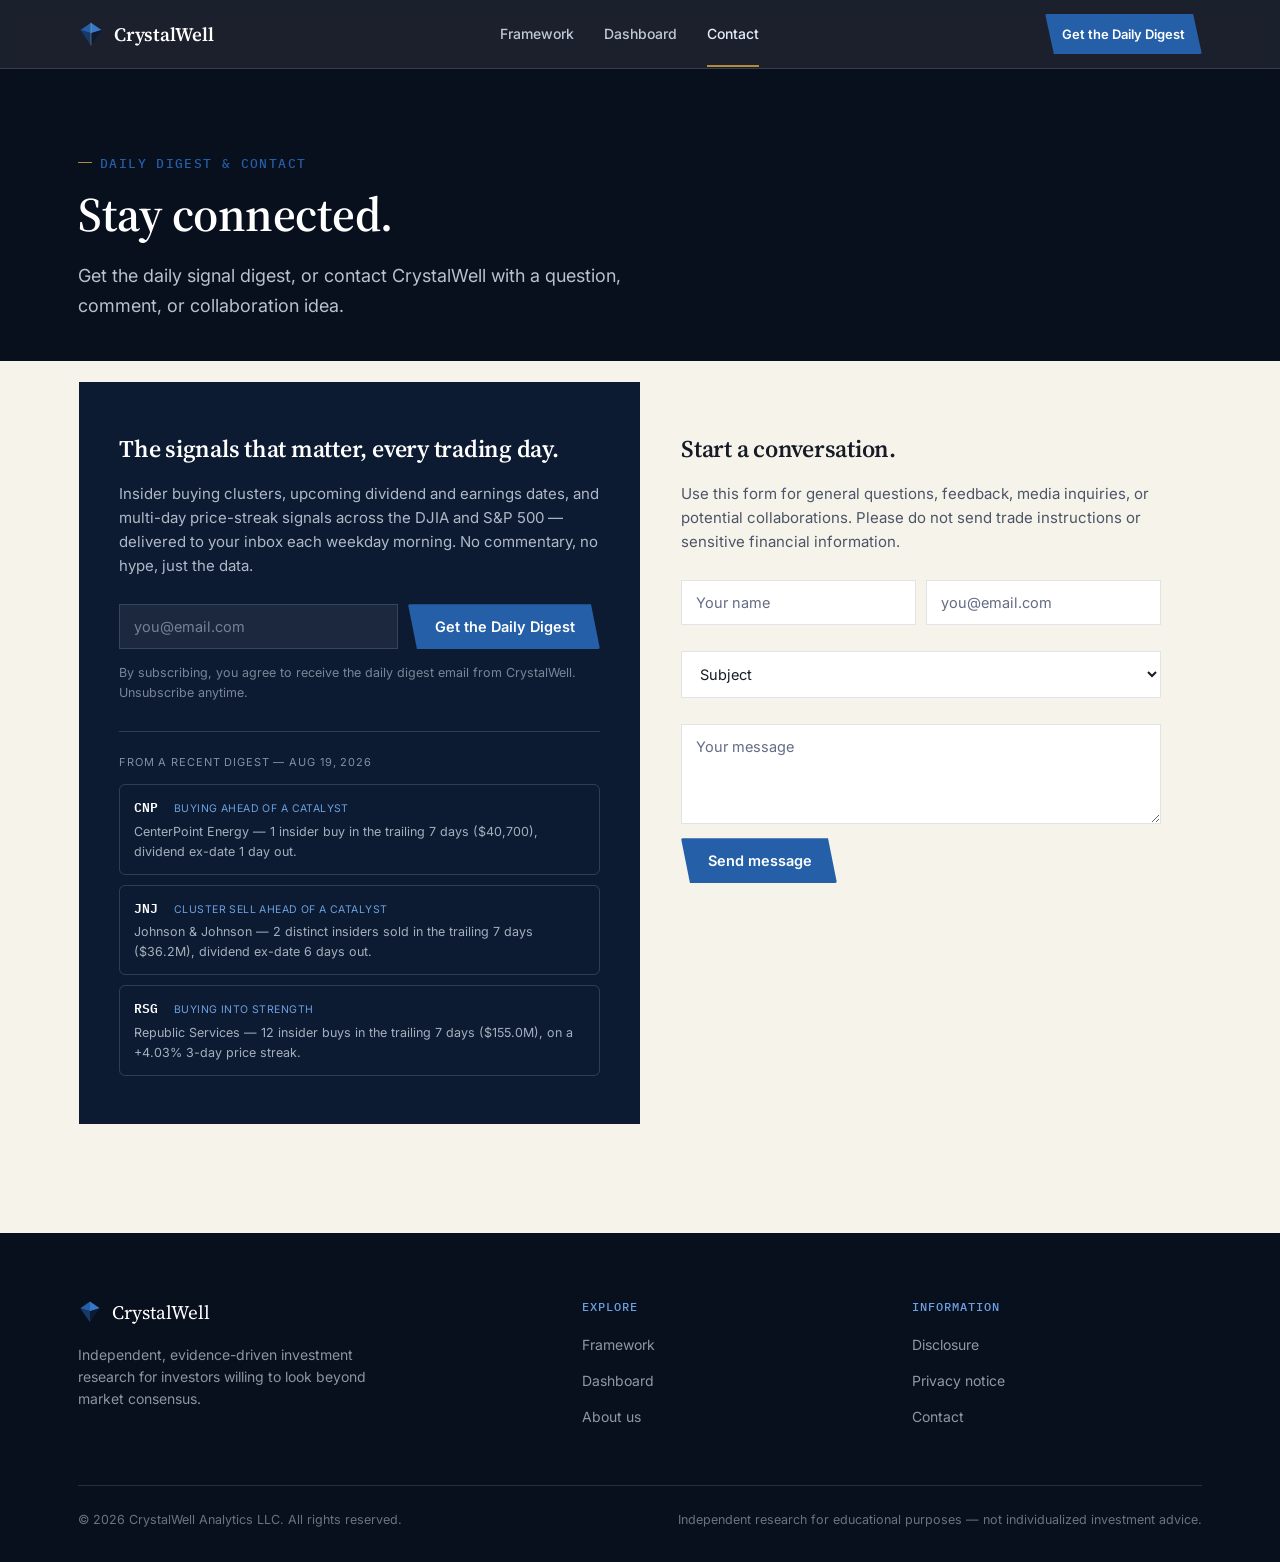
==== commit 61ea0a28: "Remove Research page and Weekly Newsletter from the website; keep articles and publishing pipeline u" ====
--- a/contact.html
+++ b/contact.html
@@ -30,7 +30,6 @@
     </button>
     <div class="nav-links">
       <a href="framework.html">Framework</a>
-      <a href="research.html">Research</a>
       <a href="dashboard.html">Dashboard</a>
       <a href="contact.html" class="active">Contact</a>
     </div>
@@ -44,9 +43,9 @@
 
   <header class="hero" style="padding:76px 0 40px;">
     <div class="container">
-      <span class="eyebrow">Daily Digest, Newsletter &amp; Contact</span>
+      <span class="eyebrow">Daily Digest &amp; Contact</span>
       <h1 style="font-size:clamp(32px,4.4vw,48px); margin-top:16px;">Stay connected.</h1>
-      <p class="lede">Get the daily signal digest, the weekly research newsletter, or contact CrystalWell with a question, comment, or collaboration idea.</p>
+      <p class="lede">Get the daily signal digest, or contact CrystalWell with a question, comment, or collaboration idea.</p>
     </div>
   </header>
 
@@ -116,28 +115,6 @@
     </div>
   </section>
 
-  <!-- WEEKLY NEWSLETTER -->
-  <section class="section paper-dim" id="newsletter">
-    <div class="container">
-      <div class="split-panel reveal" style="grid-template-columns:1fr; max-width:640px; margin:0 auto;">
-        <div class="panel panel-paper">
-          <span class="eyebrow">Weekly Newsletter</span>
-          <h3>New research, and the week ahead.</h3>
-          <p class="desc">Every Friday: our latest research article, plus a short look back at what mattered this week and what's on the calendar for the next.</p>
-          <form id="newsletter-form" action="https://formspree.io/f/xjgndovp" method="POST">
-            <input type="hidden" name="form-type" value="Weekly Newsletter signup">
-            <div class="field-row">
-              <input class="text-input" type="email" name="Email address" placeholder="you@email.com" required aria-label="Email address">
-              <button class="btn btn-primary" type="submit">Get the Weekly Newsletter</button>
-            </div>
-            <p class="fine-print">By subscribing, you agree to receive the weekly newsletter email from CrystalWell. Unsubscribe anytime.</p>
-            <p class="form-note" aria-live="polite"></p>
-          </form>
-        </div>
-      </div>
-    </div>
-  </section>
-
 </main>
 
 <footer class="site-footer">
@@ -161,7 +138,6 @@
         <h4>Explore</h4>
         <ul>
           <li><a href="framework.html">Framework</a></li>
-          <li><a href="research.html">Research</a></li>
           <li><a href="dashboard.html">Dashboard</a></li>
           <li><a href="index.html#about">About us</a></li>
         </ul>
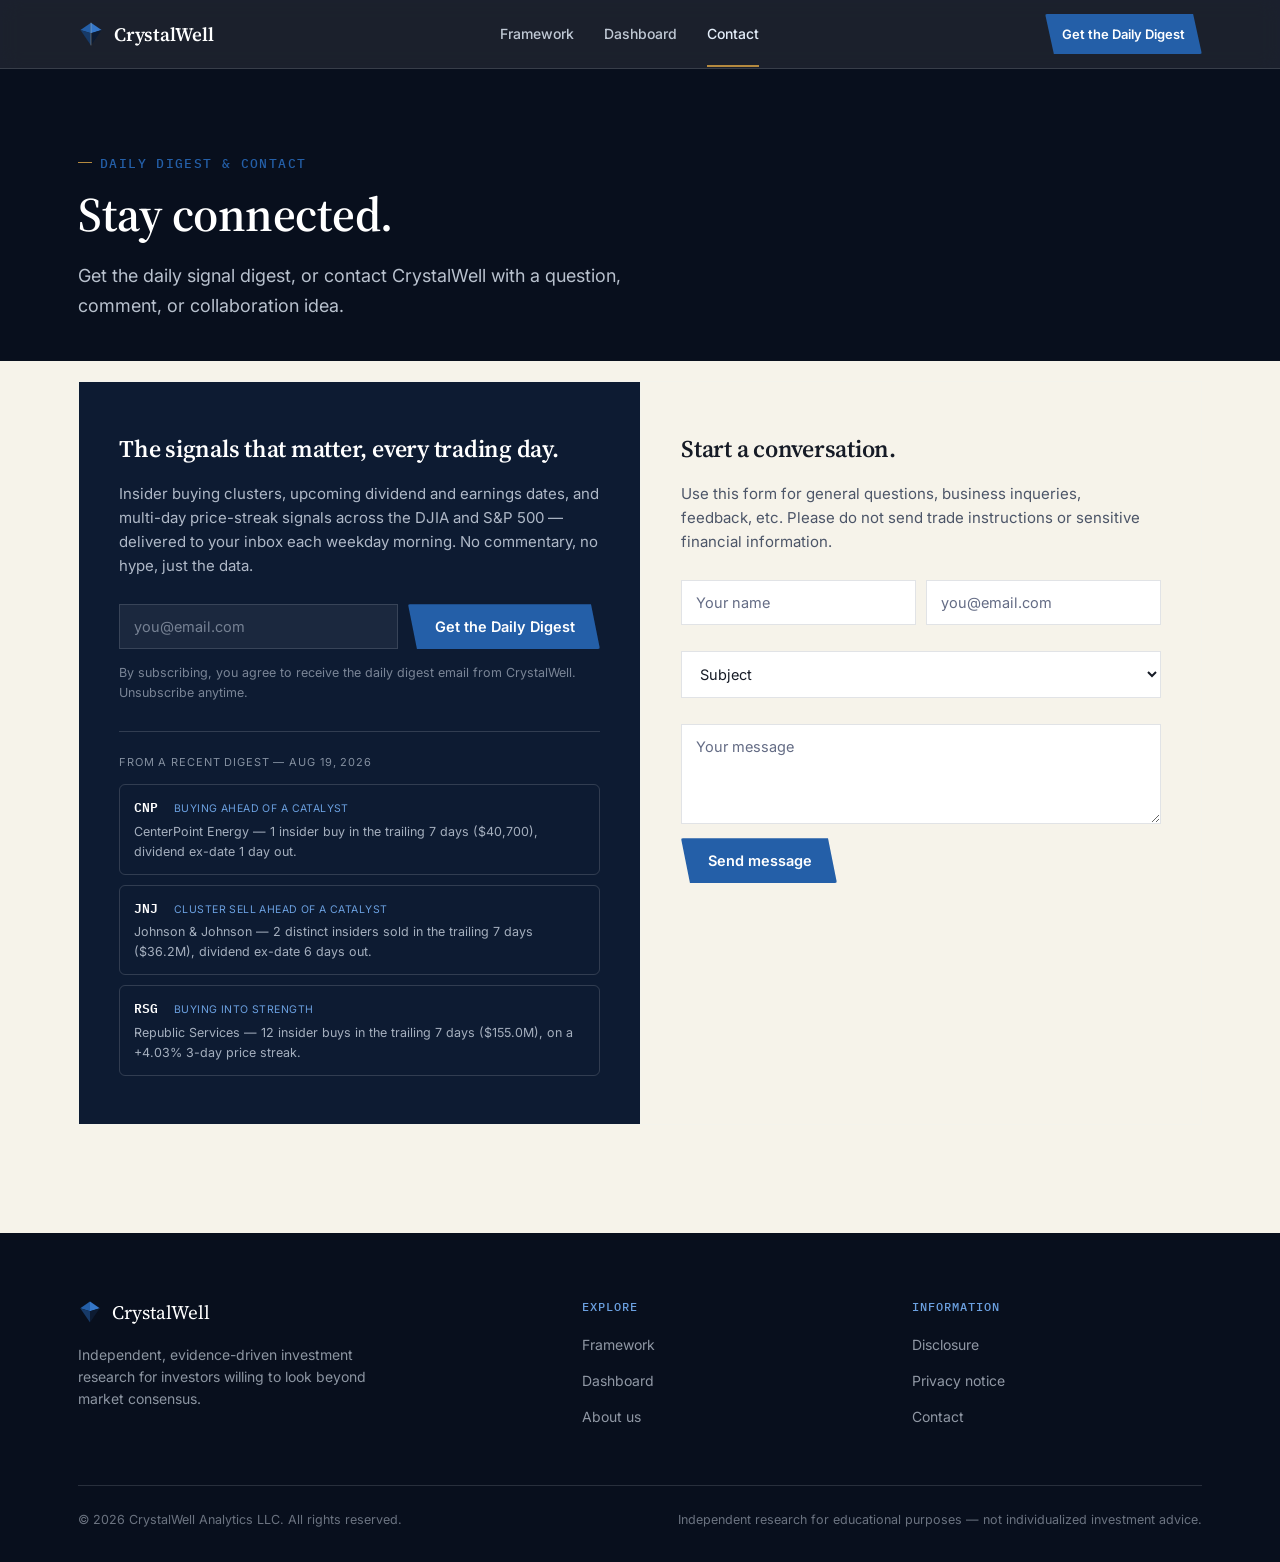
==== commit 760b038c: "Add Consulting to the Subject of Contact form" ====
--- a/contact.html
+++ b/contact.html
@@ -58,6 +58,7 @@
           <p class="desc">Insider buying clusters, upcoming dividend and earnings dates, and multi-day price-streak signals across the DJIA and S&amp;P 500 — delivered to your inbox each weekday morning. No commentary, no hype, just the data.</p>
           <form id="digest-form" action="https://formspree.io/f/xjgndovp" method="POST">
             <input type="hidden" name="form-type" value="Daily Digest signup">
+            <input type="hidden" name="_subject" value="Daily Digest Signup">
             <div class="field-row">
               <input class="text-input" type="email" name="Email address" placeholder="you@email.com" required aria-label="Email address">
               <button class="btn btn-primary" type="submit">Get the Daily Digest</button>
@@ -85,7 +86,7 @@
         </div>
         <div class="panel panel-paper" id="message">
           <h3>Start a conversation.</h3>
-          <p class="desc">Use this form for general questions, feedback, media inquiries, or potential collaborations. Please do not send trade instructions or sensitive financial information.</p>
+          <p class="desc">Use this form for general questions, business inqueries, feedback, etc. Please do not send trade instructions or sensitive financial information.</p>
           <form id="contact-form" action="https://formspree.io/f/xjgndovp" method="POST">
             <input type="hidden" name="form-type" value="Contact form">
             <div class="field-row">
@@ -96,10 +97,10 @@
               <select class="text-input" name="Subject" required aria-label="Subject">
                 <option value="" disabled selected>Subject</option>
                 <option value="General Info">General Info</option>
+                <option value="Consulting">Consulting</option>
+                <option value="Partnership">Partnership</option>
                 <option value="Feedback">Feedback</option>
-                <option value="Partnership">Partnership</option>
                 <option value="Media / Press">Media / Press</option>
-                <option value="Other">Other</option>
               </select>
             </div>
             <div class="field-row">
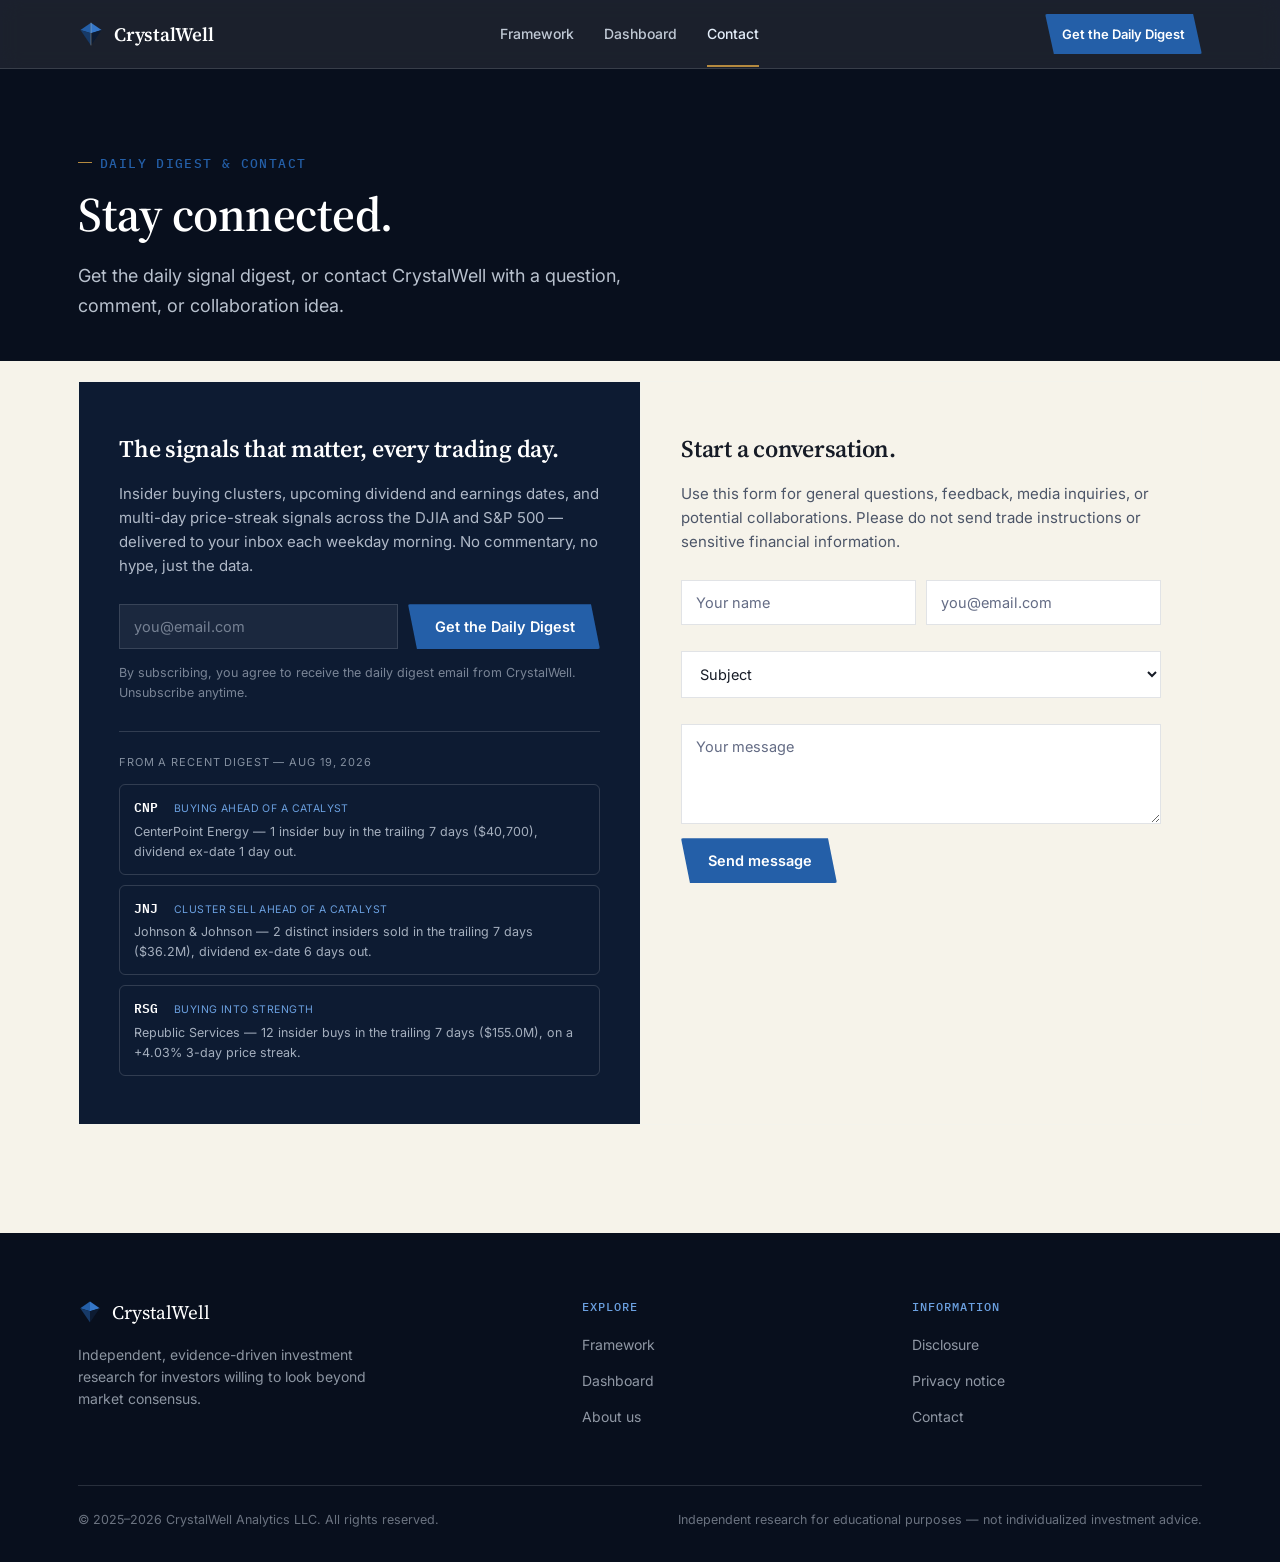
==== commit 3a4989f1: "Update site-wide footer copyright to 2025–2026 range" ====
--- a/contact.html
+++ b/contact.html
@@ -86,7 +86,7 @@
         </div>
         <div class="panel panel-paper" id="message">
           <h3>Start a conversation.</h3>
-          <p class="desc">Use this form for general questions, business inqueries, feedback, etc. Please do not send trade instructions or sensitive financial information.</p>
+          <p class="desc">Use this form for general questions, feedback, media inquiries, or potential collaborations. Please do not send trade instructions or sensitive financial information.</p>
           <form id="contact-form" action="https://formspree.io/f/xjgndovp" method="POST">
             <input type="hidden" name="form-type" value="Contact form">
             <div class="field-row">
@@ -97,10 +97,10 @@
               <select class="text-input" name="Subject" required aria-label="Subject">
                 <option value="" disabled selected>Subject</option>
                 <option value="General Info">General Info</option>
-                <option value="Consulting">Consulting</option>
+                <option value="Feedback">Feedback</option>
                 <option value="Partnership">Partnership</option>
-                <option value="Feedback">Feedback</option>
                 <option value="Media / Press">Media / Press</option>
+                <option value="Other">Other</option>
               </select>
             </div>
             <div class="field-row">
@@ -153,7 +153,7 @@
       </div>
     </div>
     <div class="footer-bottom">
-      <span>© 2026 CrystalWell Analytics LLC. All rights reserved.</span>
+      <span>© 2025–2026 CrystalWell Analytics LLC. All rights reserved.</span>
       <span>Independent research for educational purposes — not individualized investment advice.</span>
     </div>
   </div>
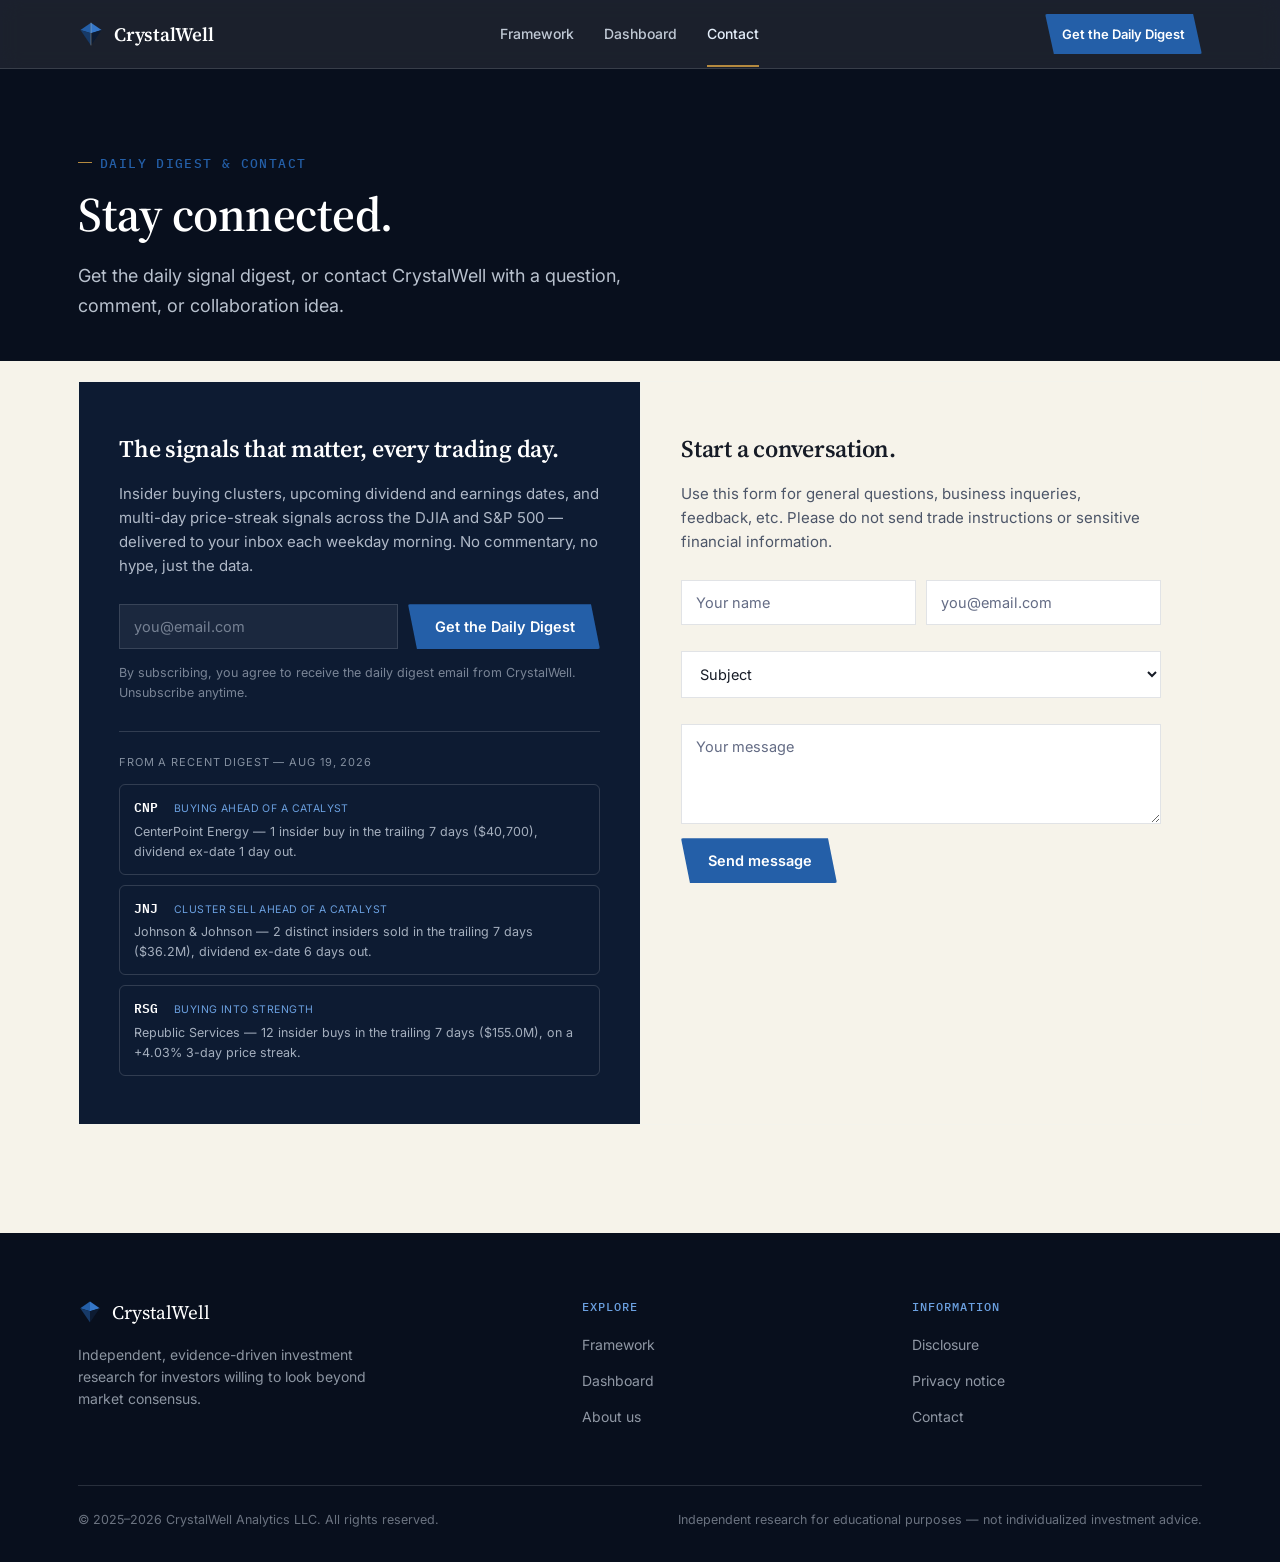
==== commit f418b8a6: "Restore Consulting subject option and contact panel description text — both were accidentally revert" ====
--- a/contact.html
+++ b/contact.html
@@ -86,7 +86,7 @@
         </div>
         <div class="panel panel-paper" id="message">
           <h3>Start a conversation.</h3>
-          <p class="desc">Use this form for general questions, feedback, media inquiries, or potential collaborations. Please do not send trade instructions or sensitive financial information.</p>
+          <p class="desc">Use this form for general questions, business inqueries, feedback, etc. Please do not send trade instructions or sensitive financial information.</p>
           <form id="contact-form" action="https://formspree.io/f/xjgndovp" method="POST">
             <input type="hidden" name="form-type" value="Contact form">
             <div class="field-row">
@@ -97,10 +97,10 @@
               <select class="text-input" name="Subject" required aria-label="Subject">
                 <option value="" disabled selected>Subject</option>
                 <option value="General Info">General Info</option>
+                <option value="Consulting">Consulting</option>
+                <option value="Partnership">Partnership</option>
                 <option value="Feedback">Feedback</option>
-                <option value="Partnership">Partnership</option>
                 <option value="Media / Press">Media / Press</option>
-                <option value="Other">Other</option>
               </select>
             </div>
             <div class="field-row">
--- a/css/styles.css
+++ b/css/styles.css
@@ -596,6 +596,8 @@
 /* ---------- about ---------- */
 .about-grid { display: grid; grid-template-columns: 1fr 1.3fr; gap: 60px; align-items: start; }
 .about-grid p { margin-top: 18px; color: var(--ink-soft); font-size: 16px; line-height: 1.75; }
+.about-grid p a { color: var(--blue-600); text-decoration: underline; text-underline-offset: 3px; }
+.about-grid p a:hover { color: var(--blue-700); }
 .about-stat-list { display: grid; gap: 22px; }
 .about-stat { padding: 20px 0; border-bottom: 1px solid var(--line); }
 .about-stat .num { font-family: var(--font-mono); font-size: 26px; color: var(--blue-600); }
@@ -607,6 +609,8 @@
 .info-block { padding: 28px; border: 1px solid var(--line); background: var(--paper); }
 .info-block h3 { font-size: 16px; }
 .info-block p { margin-top: 12px; font-size: 14px; color: var(--ink-soft); line-height: 1.7; }
+.info-block p a { color: var(--blue-600); text-decoration: underline; text-underline-offset: 3px; }
+.info-block p a:hover { color: var(--blue-700); }
 @media (max-width: 780px) { .info-grid { grid-template-columns: 1fr; } }
 
 /* ---------- footer ---------- */
